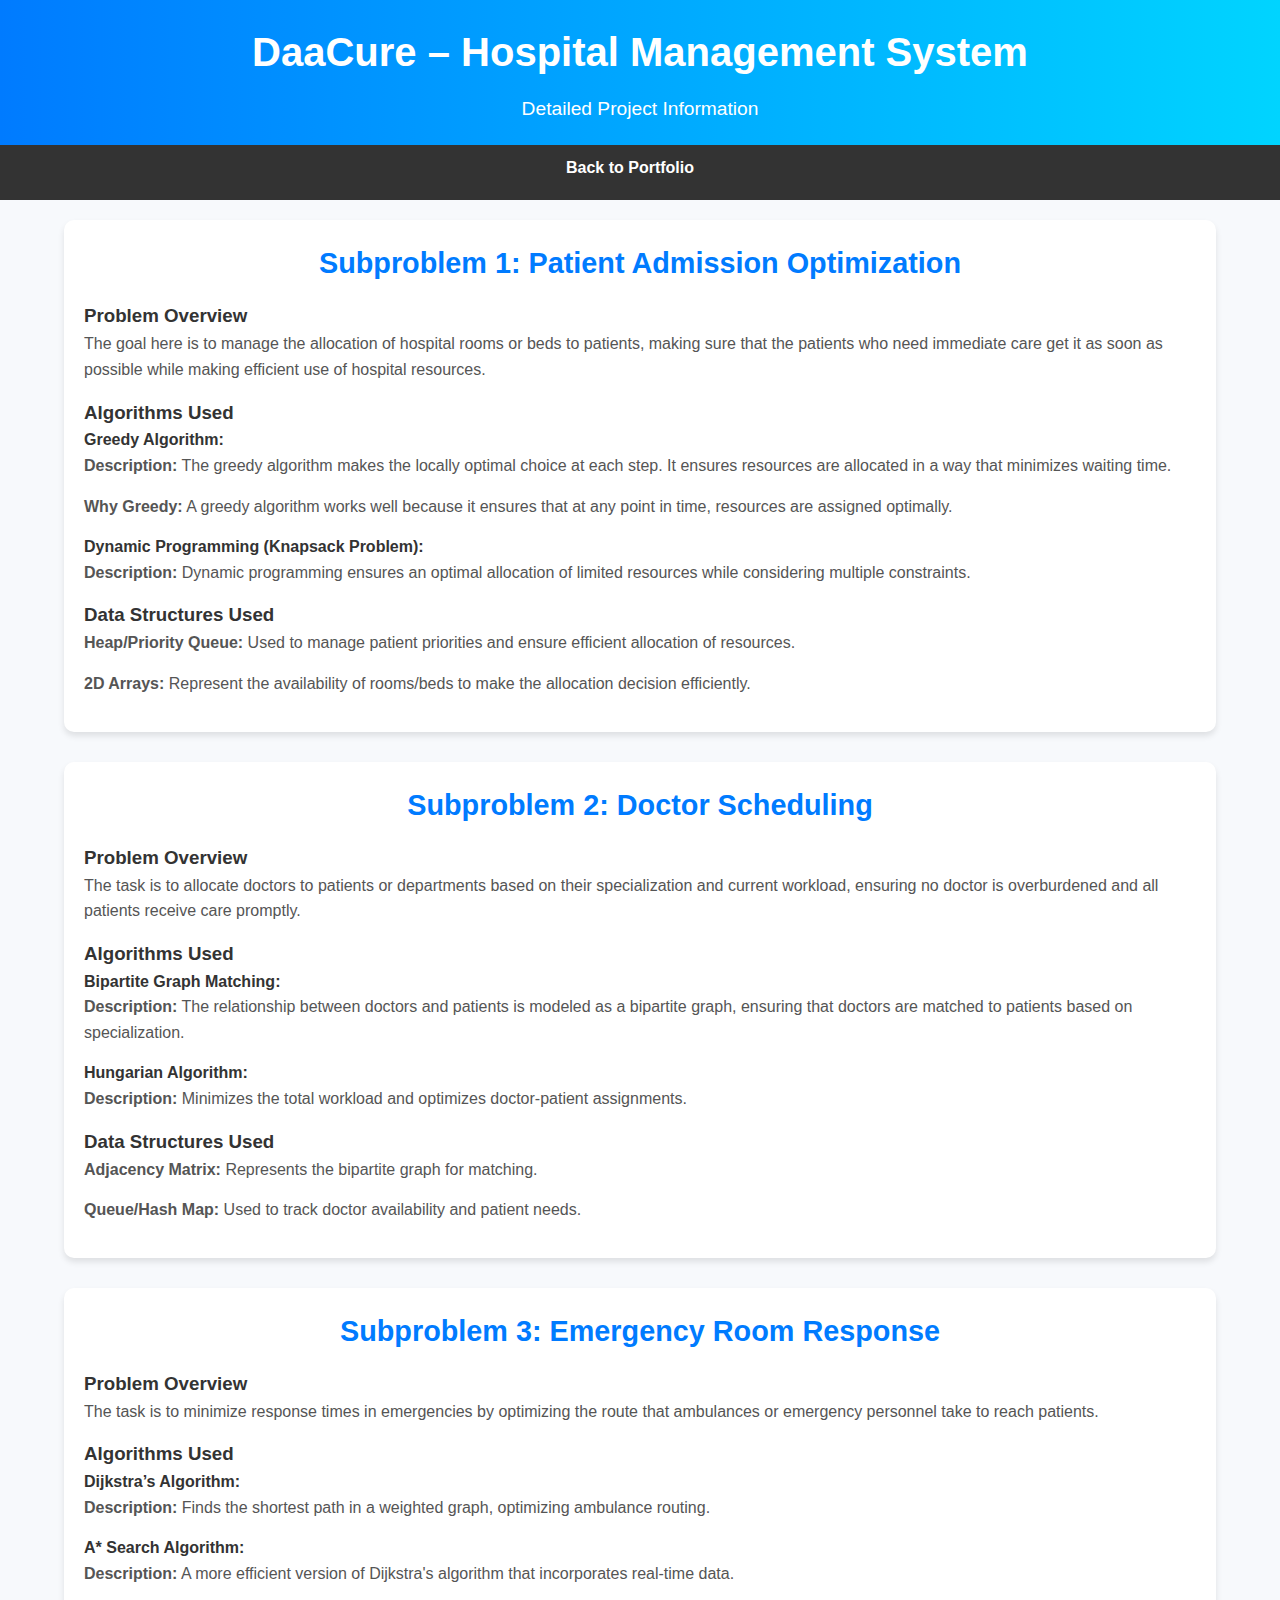
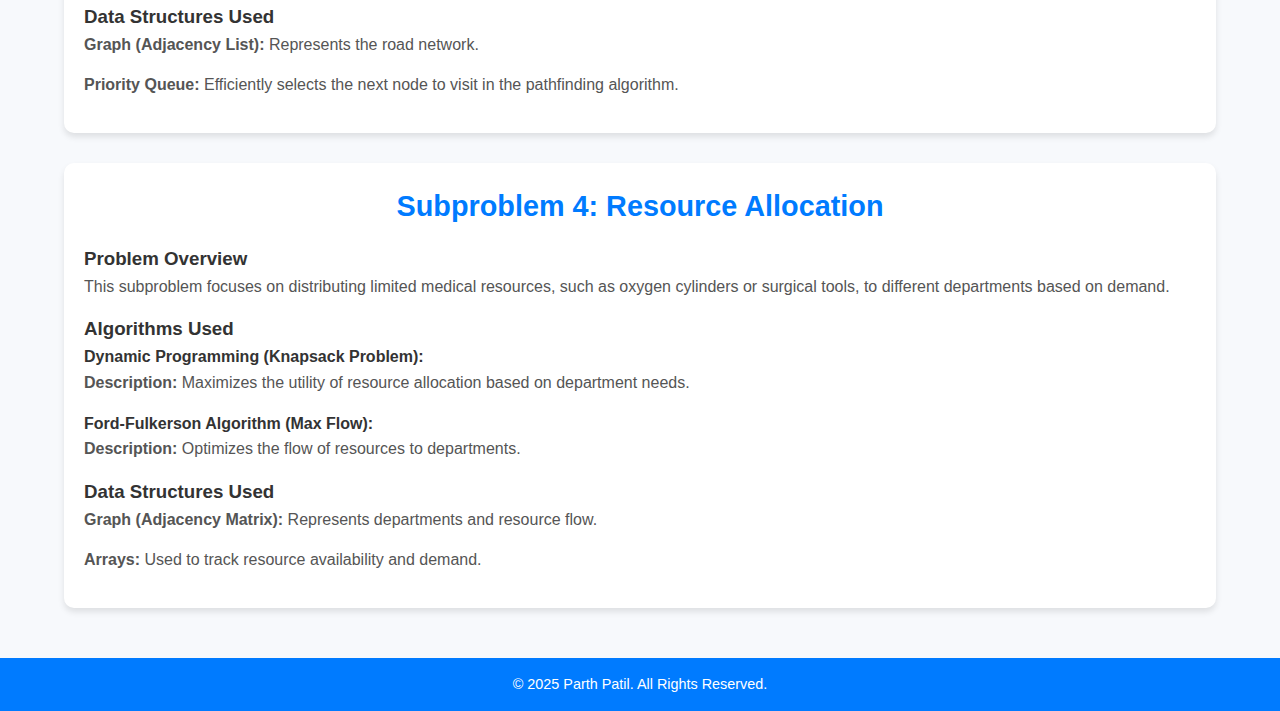
==== daacure-details.html @ 9bd0f671 "Create daacure-details.html" ====
<!DOCTYPE html>
<html lang="en">
<head>
    <meta charset="UTF-8">
    <meta name="viewport" content="width=device-width, initial-scale=1.0">
    <title>DaaCure – Detailed Project Information</title>
    <link rel="stylesheet" href="style.css">
    <link href="https://cdnjs.cloudflare.com/ajax/libs/font-awesome/5.15.4/css/all.min.css" rel="stylesheet">
</head>
<body>
    <!-- Header Section -->
    <header>
        <h1>DaaCure – Hospital Management System</h1>
        <p>Detailed Project Information</p>
    </header>

    <!-- Navigation Bar -->
    <nav>
        <ul>
            <li><a href="index.html">Back to Portfolio</a></li>
        </ul>
    </nav>

    <!-- Main Content Section -->
    <div class="container">
        <section id="patient-admission">
            <h2>Subproblem 1: Patient Admission Optimization</h2>
            <h3>Problem Overview</h3>
            <p>The goal here is to manage the allocation of hospital rooms or beds to patients, making sure that the patients who need immediate care get it as soon as possible while making efficient use of hospital resources.</p>

            <h3>Algorithms Used</h3>
            <h4>Greedy Algorithm:</h4>
            <p><strong>Description:</strong> The greedy algorithm makes the locally optimal choice at each step. It ensures resources are allocated in a way that minimizes waiting time.</p>
            <p><strong>Why Greedy:</strong> A greedy algorithm works well because it ensures that at any point in time, resources are assigned optimally.</p>
            <h4>Dynamic Programming (Knapsack Problem):</h4>
            <p><strong>Description:</strong> Dynamic programming ensures an optimal allocation of limited resources while considering multiple constraints.</p>

            <h3>Data Structures Used</h3>
            <p><strong>Heap/Priority Queue:</strong> Used to manage patient priorities and ensure efficient allocation of resources.</p>
            <p><strong>2D Arrays:</strong> Represent the availability of rooms/beds to make the allocation decision efficiently.</p>
        </section>

        <section id="doctor-scheduling">
            <h2>Subproblem 2: Doctor Scheduling</h2>
            <h3>Problem Overview</h3>
            <p>The task is to allocate doctors to patients or departments based on their specialization and current workload, ensuring no doctor is overburdened and all patients receive care promptly.</p>

            <h3>Algorithms Used</h3>
            <h4>Bipartite Graph Matching:</h4>
            <p><strong>Description:</strong> The relationship between doctors and patients is modeled as a bipartite graph, ensuring that doctors are matched to patients based on specialization.</p>
            <h4>Hungarian Algorithm:</h4>
            <p><strong>Description:</strong> Minimizes the total workload and optimizes doctor-patient assignments.</p>

            <h3>Data Structures Used</h3>
            <p><strong>Adjacency Matrix:</strong> Represents the bipartite graph for matching.</p>
            <p><strong>Queue/Hash Map:</strong> Used to track doctor availability and patient needs.</p>
        </section>

        <section id="emergency-response">
            <h2>Subproblem 3: Emergency Room Response</h2>
            <h3>Problem Overview</h3>
            <p>The task is to minimize response times in emergencies by optimizing the route that ambulances or emergency personnel take to reach patients.</p>

            <h3>Algorithms Used</h3>
            <h4>Dijkstra’s Algorithm:</h4>
            <p><strong>Description:</strong> Finds the shortest path in a weighted graph, optimizing ambulance routing.</p>
            <h4>A* Search Algorithm:</h4>
            <p><strong>Description:</strong> A more efficient version of Dijkstra's algorithm that incorporates real-time data.</p>

            <h3>Data Structures Used</h3>
            <p><strong>Graph (Adjacency List):</strong> Represents the road network.</p>
            <p><strong>Priority Queue:</strong> Efficiently selects the next node to visit in the pathfinding algorithm.</p>
        </section>

        <section id="resource-allocation">
            <h2>Subproblem 4: Resource Allocation</h2>
            <h3>Problem Overview</h3>
            <p>This subproblem focuses on distributing limited medical resources, such as oxygen cylinders or surgical tools, to different departments based on demand.</p>

            <h3>Algorithms Used</h3>
            <h4>Dynamic Programming (Knapsack Problem):</h4>
            <p><strong>Description:</strong> Maximizes the utility of resource allocation based on department needs.</p>
            <h4>Ford-Fulkerson Algorithm (Max Flow):</h4>
            <p><strong>Description:</strong> Optimizes the flow of resources to departments.</p>

            <h3>Data Structures Used</h3>
            <p><strong>Graph (Adjacency Matrix):</strong> Represents departments and resource flow.</p>
            <p><strong>Arrays:</strong> Used to track resource availability and demand.</p>
        </section>
    </div>

    <!-- Footer Section -->
    <footer>
        <p>&copy; 2025 Parth Patil. All Rights Reserved.</p>
    </footer>
</body>
</html>
---- style.css ----
/* General Reset */
* {
  margin: 0;
  padding: 0;
  box-sizing: border-box;
}

body {
  font-family: "Arial", sans-serif;
  line-height: 1.6;
  color: #333;
  background: #f7f9fc;
  margin: 0;
  padding: 0;
}

/* Header Styling */
header {
  background: linear-gradient(90deg, #007BFF, #00d4ff);
  color: white;
  padding: 20px 0;
  text-align: center;
}

header h1 {
  font-size: 2.5rem;
  margin-bottom: 10px;
}

header p {
  font-size: 1.2rem;
  margin-top: 5px;
}

/* Navigation Bar Styling */
nav {
  background-color: #333;
}

nav ul {
  display: flex;
  justify-content: center;
  padding: 10px;
  margin: 0;
  list-style: none;
}

nav ul li {
  margin-right: 20px;
}

nav ul li a {
  color: white;
  text-decoration: none;
  font-size: 1rem;
  font-weight: bold;
  padding: 10px;
}

nav ul li a:hover {
  background-color: #00d4ff;
  border-radius: 5px;
}

/* Container Styling */
.container {
  width: 90%;
  max-width: 1200px;
  margin: 20px auto;
}

/* Section Styling */
section {
  margin-bottom: 30px;
  background: white;
  padding: 20px;
  border-radius: 10px;
  box-shadow: 0 4px 6px rgba(0, 0, 0, 0.1);
}

section h2 {
  font-size: 1.8rem;
  color: #007BFF;
  margin-bottom: 15px;
  text-align: center;
}

section p {
  font-size: 1rem;
  color: #555;
  margin-bottom: 15px;
}

ul {
  list-style-type: disc;
  margin-left: 20px;
  color: #555;
}

ul li {
  margin-bottom: 10px;
}

table {
  width: 100%;
  border-collapse: collapse;
  margin: 10px 0;
}

table td {
  padding: 10px;
  border: 1px solid #ddd;
}

table td:first-child {
  font-weight: bold;
  color: #007BFF;
}

/* Links Styling */
a {
  color: #007BFF;
  text-decoration: none;
  font-weight: bold;
}

a:hover {
  text-decoration: underline;
}

/* Footer Styling */
footer {
  background: #007BFF;
  color: white;
  text-align: center;
  padding: 15px 0;
  margin-top: 20px;
}

footer p {
  font-size: 0.9rem;
}

/* Button Styling */
button {
  background: linear-gradient(90deg, #007BFF, #00d4ff);
  border: none;
  color: white;
  padding: 10px 20px;
  margin: 10px 0;
  font-size: 1rem;
  border-radius: 5px;
  cursor: pointer;
  transition: background 0.3s;
}

button:hover {
  background: linear-gradient(90deg, #0056b3, #0077d9);
}

/* Mobile Responsiveness */
@media screen and (max-width: 768px) {
  header h1 {
    font-size: 2rem;
  }

  header p {
    font-size: 1rem;
  }

  nav ul {
    flex-direction: column;
    align-items: center;
  }

  nav ul li {
    margin-right: 0;
    margin-bottom: 10px;
  }

  section {
    padding: 15px;
  }

  footer p {
    font-size: 0.8rem;
  }
}

/* Ensure footer sticks to the bottom of short content */
body {
  display: flex;
  flex-direction: column;
  min-height: 100vh;
}

footer {
  margin-top: auto;
}
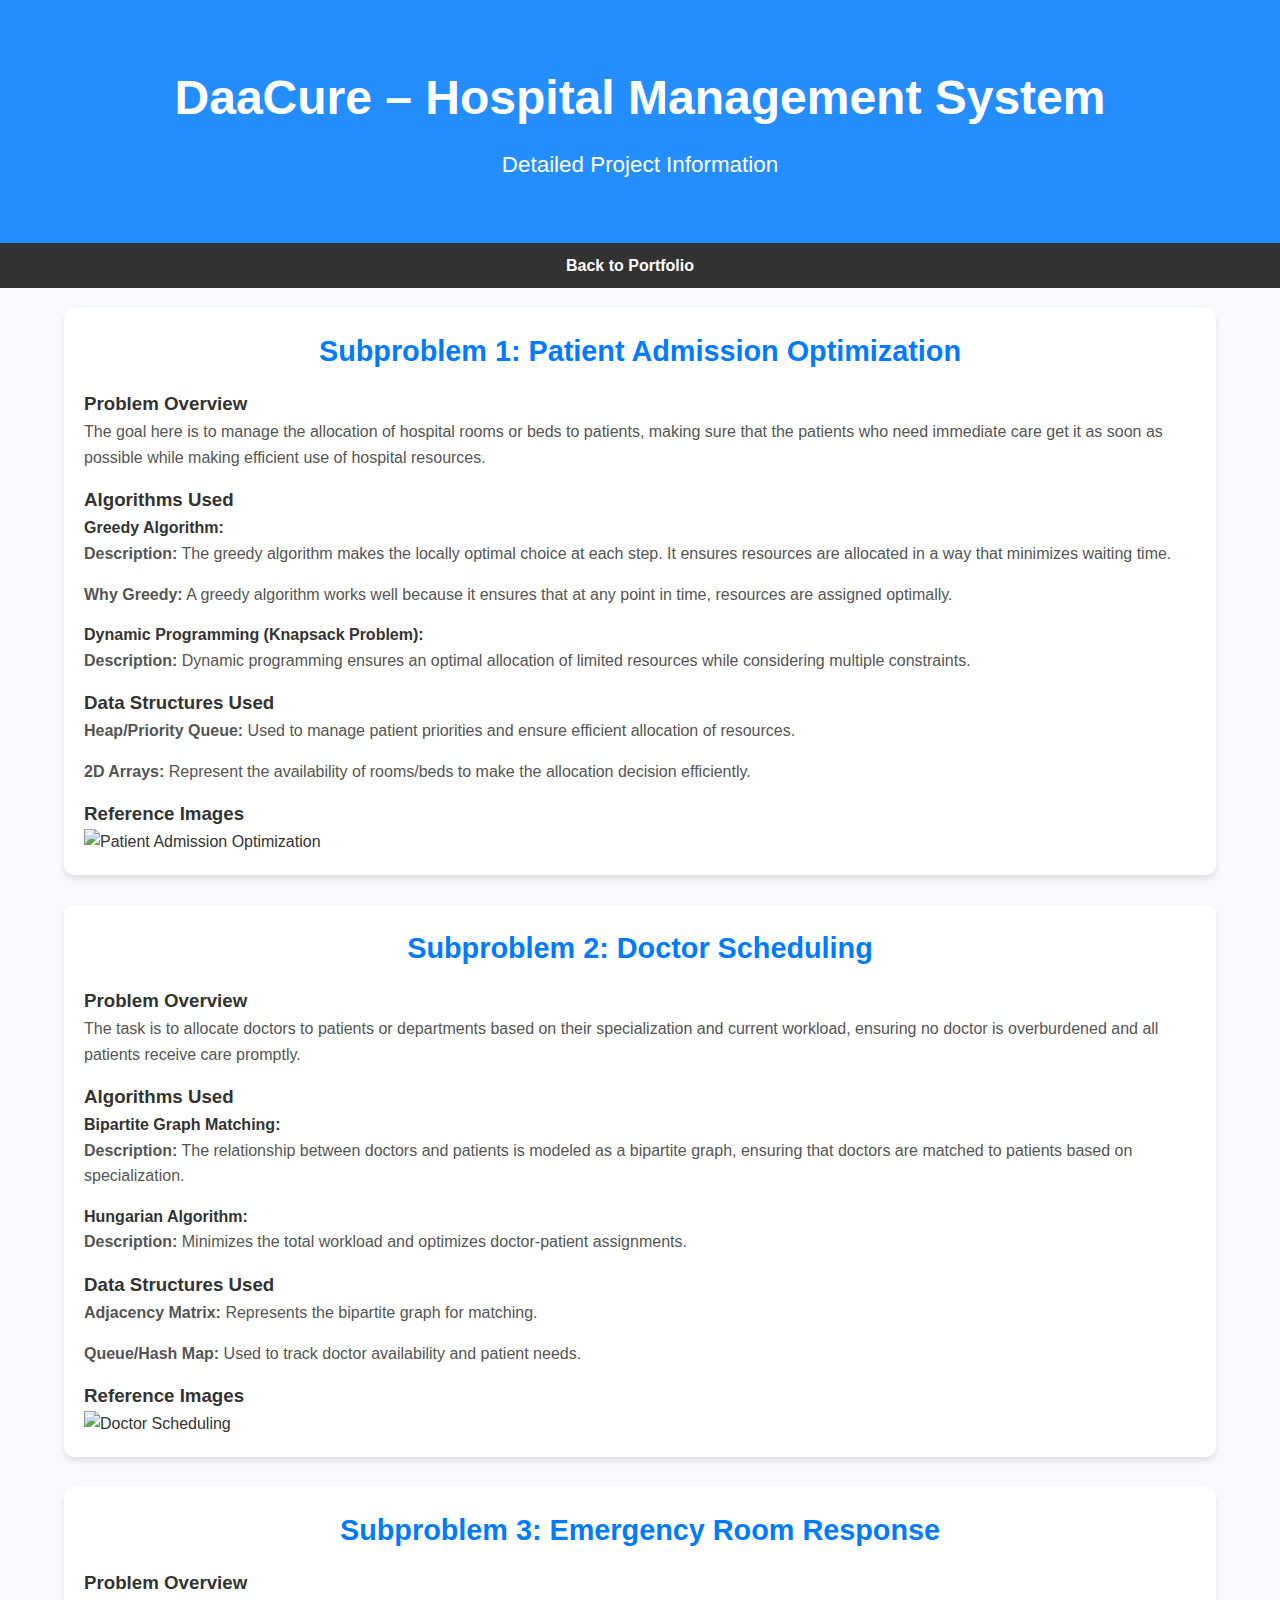
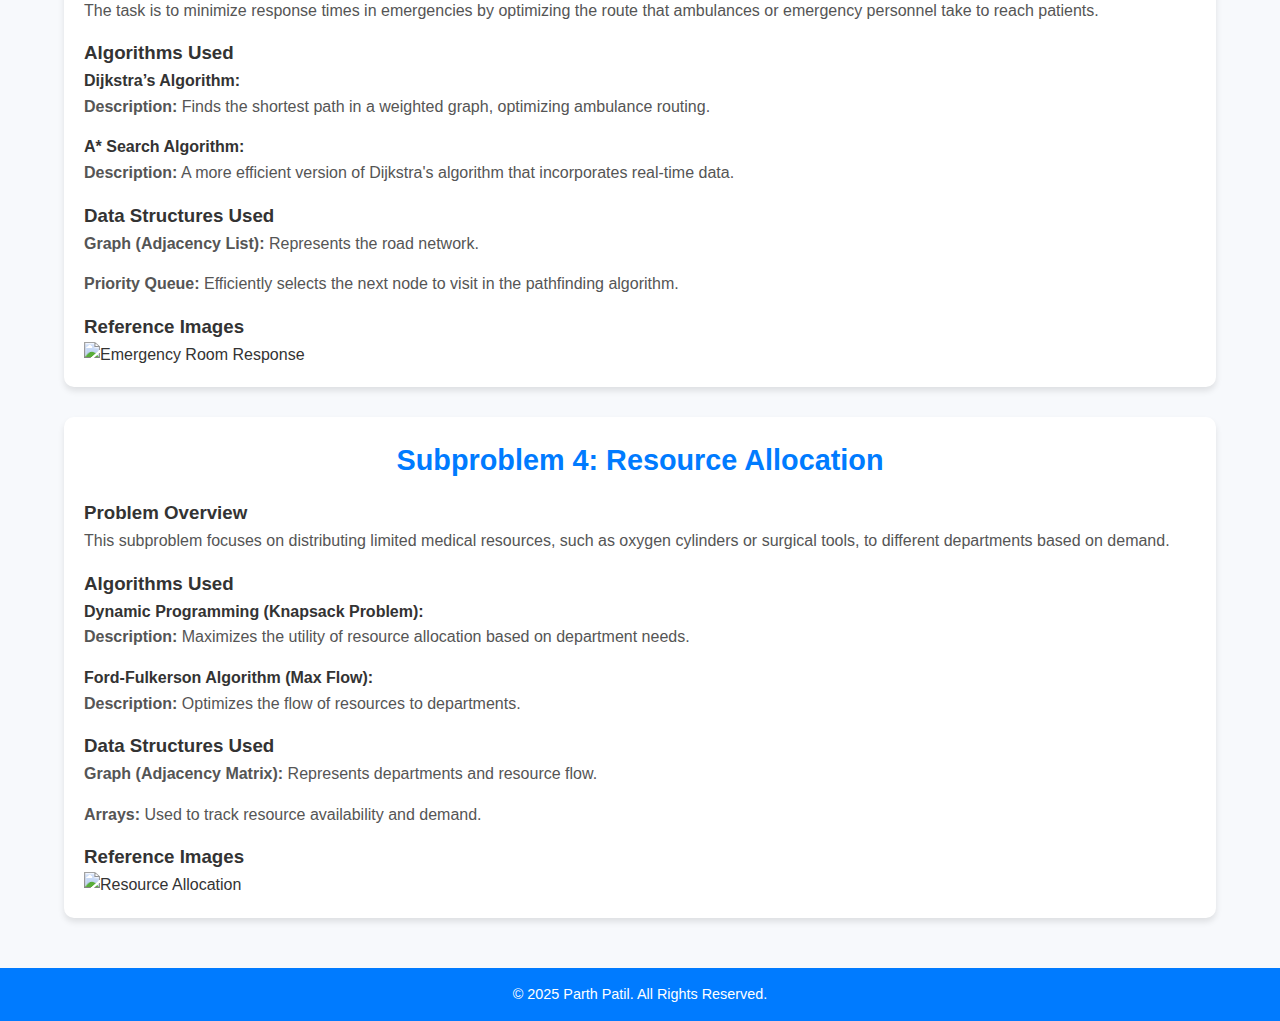
==== commit 3dfc680f: "Update daacure-details.html" ====
--- a/daacure-details.html
+++ b/daacure-details.html
@@ -38,6 +38,11 @@
             <h3>Data Structures Used</h3>
             <p><strong>Heap/Priority Queue:</strong> Used to manage patient priorities and ensure efficient allocation of resources.</p>
             <p><strong>2D Arrays:</strong> Represent the availability of rooms/beds to make the allocation decision efficiently.</p>
+            
+            <!-- Reference Image -->
+            <h3>Reference Images</h3>
+            <img src="path/to/your/image1.jpg" alt="Patient Admission Optimization">
+
         </section>
 
         <section id="doctor-scheduling">
@@ -54,6 +59,11 @@
             <h3>Data Structures Used</h3>
             <p><strong>Adjacency Matrix:</strong> Represents the bipartite graph for matching.</p>
             <p><strong>Queue/Hash Map:</strong> Used to track doctor availability and patient needs.</p>
+            
+            <!-- Reference Image -->
+            <h3>Reference Images</h3>
+            <img src="path/to/your/image2.jpg" alt="Doctor Scheduling">
+
         </section>
 
         <section id="emergency-response">
@@ -70,6 +80,11 @@
             <h3>Data Structures Used</h3>
             <p><strong>Graph (Adjacency List):</strong> Represents the road network.</p>
             <p><strong>Priority Queue:</strong> Efficiently selects the next node to visit in the pathfinding algorithm.</p>
+            
+            <!-- Reference Image -->
+            <h3>Reference Images</h3>
+            <img src="path/to/your/image3.jpg" alt="Emergency Room Response">
+
         </section>
 
         <section id="resource-allocation">
@@ -86,6 +101,11 @@
             <h3>Data Structures Used</h3>
             <p><strong>Graph (Adjacency Matrix):</strong> Represents departments and resource flow.</p>
             <p><strong>Arrays:</strong> Used to track resource availability and demand.</p>
+            
+            <!-- Reference Image -->
+            <h3>Reference Images</h3>
+            <img src="path/to/your/image4.jpg" alt="Resource Allocation">
+
         </section>
     </div>
 
--- a/style.css
+++ b/style.css
@@ -12,23 +12,43 @@
   background: #f7f9fc;
   margin: 0;
   padding: 0;
+  display: flex;
+  flex-direction: column;
+  min-height: 100vh;
 }
 
 /* Header Styling */
 header {
-  background: linear-gradient(90deg, #007BFF, #00d4ff);
-  color: white;
-  padding: 20px 0;
-  text-align: center;
+  position: relative;
+  background: url('background.jpg') no-repeat center center/cover; /* Replace with your image path */
+  color: white;
+  padding: 60px 20px;
+  text-align: center;
+}
+
+header::before {
+  content: "";
+  position: absolute;
+  top: 0;
+  left: 0;
+  width: 100%;
+  height: 100%;
+  background: rgba(0, 123, 255, 0.85); /* Dark overlay for better text contrast */
+  z-index: 1;
+}
+
+header h1, header p {
+  position: relative;
+  z-index: 2;
 }
 
 header h1 {
-  font-size: 2.5rem;
+  font-size: 3rem;
   margin-bottom: 10px;
 }
 
 header p {
-  font-size: 1.2rem;
+  font-size: 1.4rem;
   margin-top: 5px;
 }
 
@@ -46,6 +66,7 @@
 }
 
 nav ul li {
+  position: relative;
   margin-right: 20px;
 }
 
@@ -58,6 +79,42 @@
 }
 
 nav ul li a:hover {
+  background-color: #00d4ff;
+  border-radius: 5px;
+}
+
+/* Dropdown Menu Styling */
+nav ul li.dropdown {
+  position: relative;
+}
+
+nav ul li.dropdown:hover .dropdown-menu {
+  display: block;
+}
+
+nav ul li .dropdown-menu {
+  display: none;
+  position: absolute;
+  background-color: #333;
+  padding: 10px 0;
+  list-style: none;
+  margin: 0;
+  box-shadow: 0 4px 6px rgba(0, 0, 0, 0.1);
+  border-radius: 5px;
+}
+
+nav ul li .dropdown-menu li {
+  padding: 10px 20px;
+}
+
+nav ul li .dropdown-menu li a {
+  color: white;
+  text-decoration: none;
+  display: block;
+  font-size: 1rem;
+}
+
+nav ul li .dropdown-menu li a:hover {
   background-color: #00d4ff;
   border-radius: 5px;
 }
@@ -91,30 +148,19 @@
   margin-bottom: 15px;
 }
 
-ul {
-  list-style-type: disc;
-  margin-left: 20px;
-  color: #555;
-}
-
-ul li {
-  margin-bottom: 10px;
-}
-
-table {
-  width: 100%;
-  border-collapse: collapse;
-  margin: 10px 0;
-}
-
-table td {
-  padding: 10px;
-  border: 1px solid #ddd;
-}
-
-table td:first-child {
-  font-weight: bold;
-  color: #007BFF;
+/* Home Section with Profile Picture */
+#home {
+  display: flex;
+  align-items: center;
+  gap: 20px;
+}
+
+#home img {
+  border-radius: 50%;
+  width: 150px;
+  height: 150px;
+  object-fit: cover;
+  box-shadow: 0 4px 6px rgba(0, 0, 0, 0.2);
 }
 
 /* Links Styling */
@@ -134,7 +180,7 @@
   color: white;
   text-align: center;
   padding: 15px 0;
-  margin-top: 20px;
+  margin-top: auto;
 }
 
 footer p {
@@ -142,19 +188,20 @@
 }
 
 /* Button Styling */
-button {
+.button {
+  display: inline-block;
   background: linear-gradient(90deg, #007BFF, #00d4ff);
-  border: none;
   color: white;
   padding: 10px 20px;
-  margin: 10px 0;
-  font-size: 1rem;
-  border-radius: 5px;
+  font-size: 1rem;
+  border-radius: 5px;
+  text-align: center;
+  text-decoration: none;
   cursor: pointer;
   transition: background 0.3s;
 }
 
-button:hover {
+.button:hover {
   background: linear-gradient(90deg, #0056b3, #0077d9);
 }
 
@@ -186,14 +233,3 @@
     font-size: 0.8rem;
   }
 }
-
-/* Ensure footer sticks to the bottom of short content */
-body {
-  display: flex;
-  flex-direction: column;
-  min-height: 100vh;
-}
-
-footer {
-  margin-top: auto;
-}
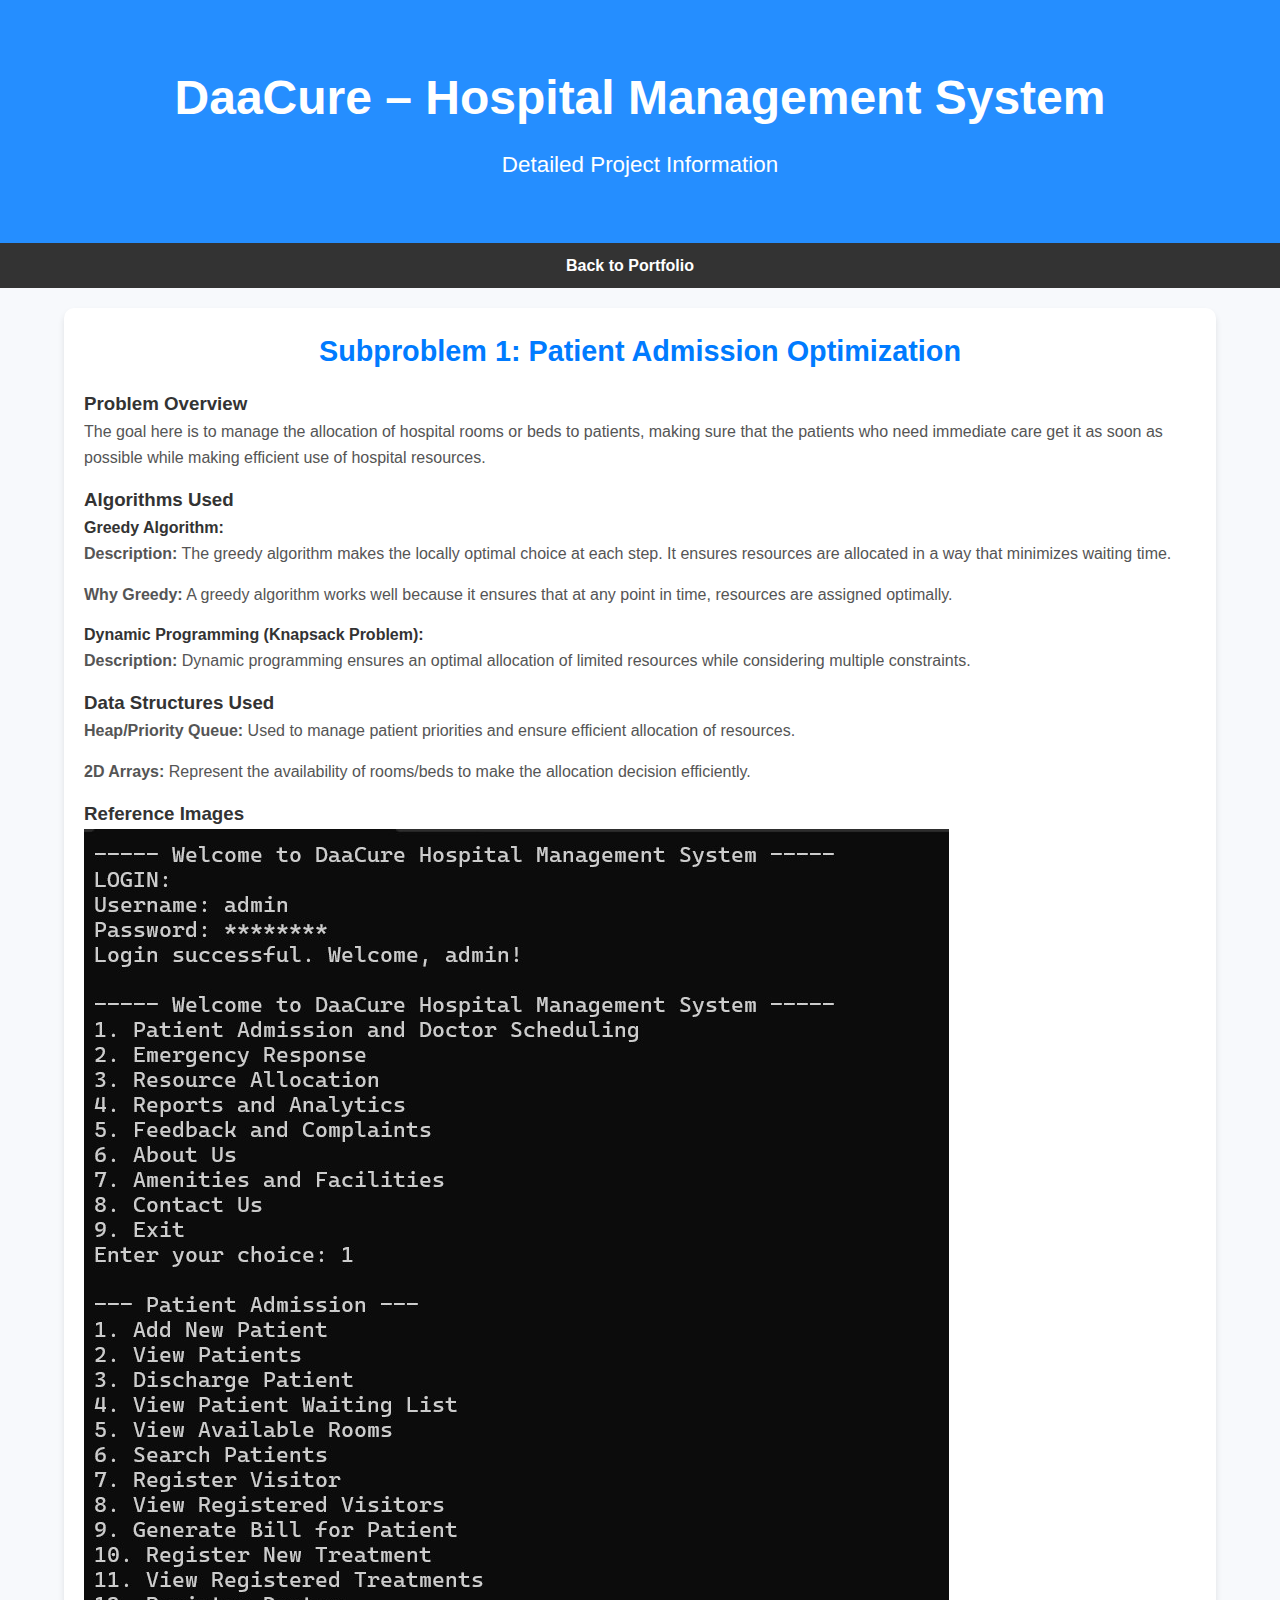
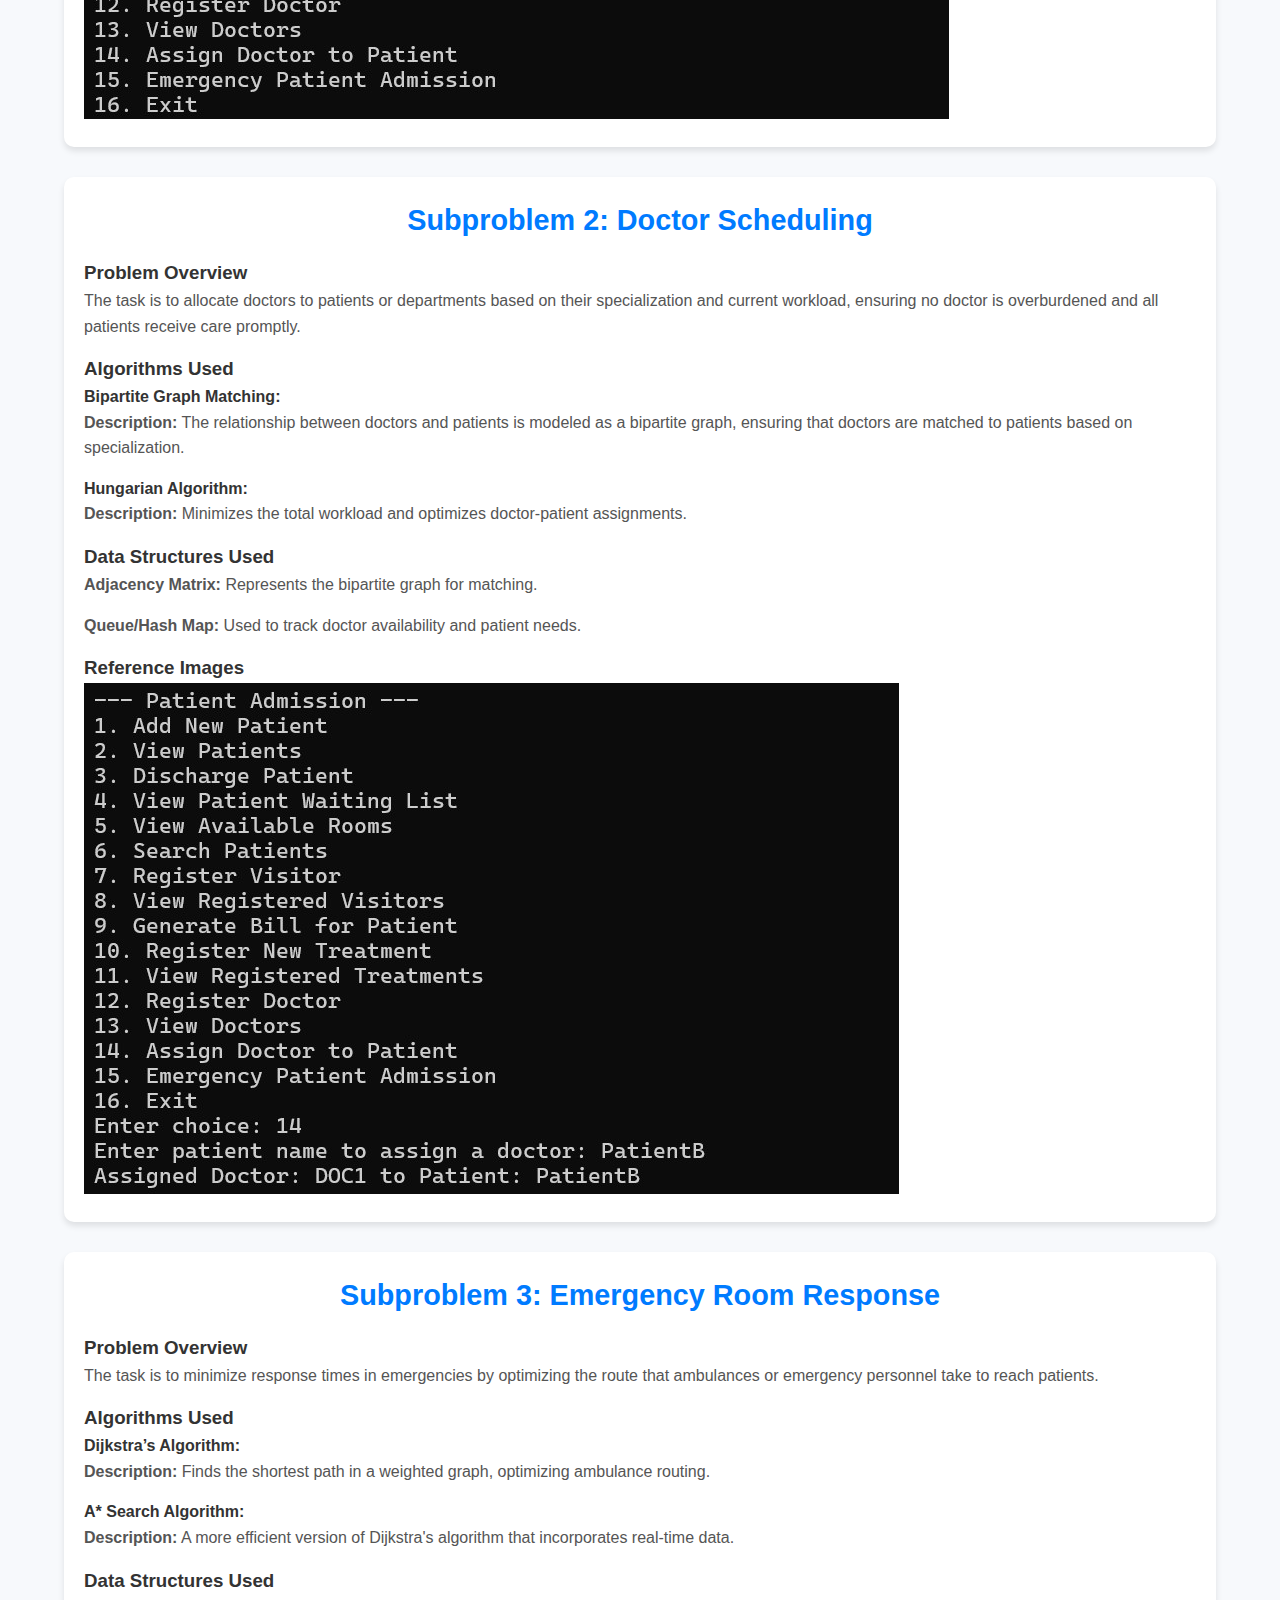
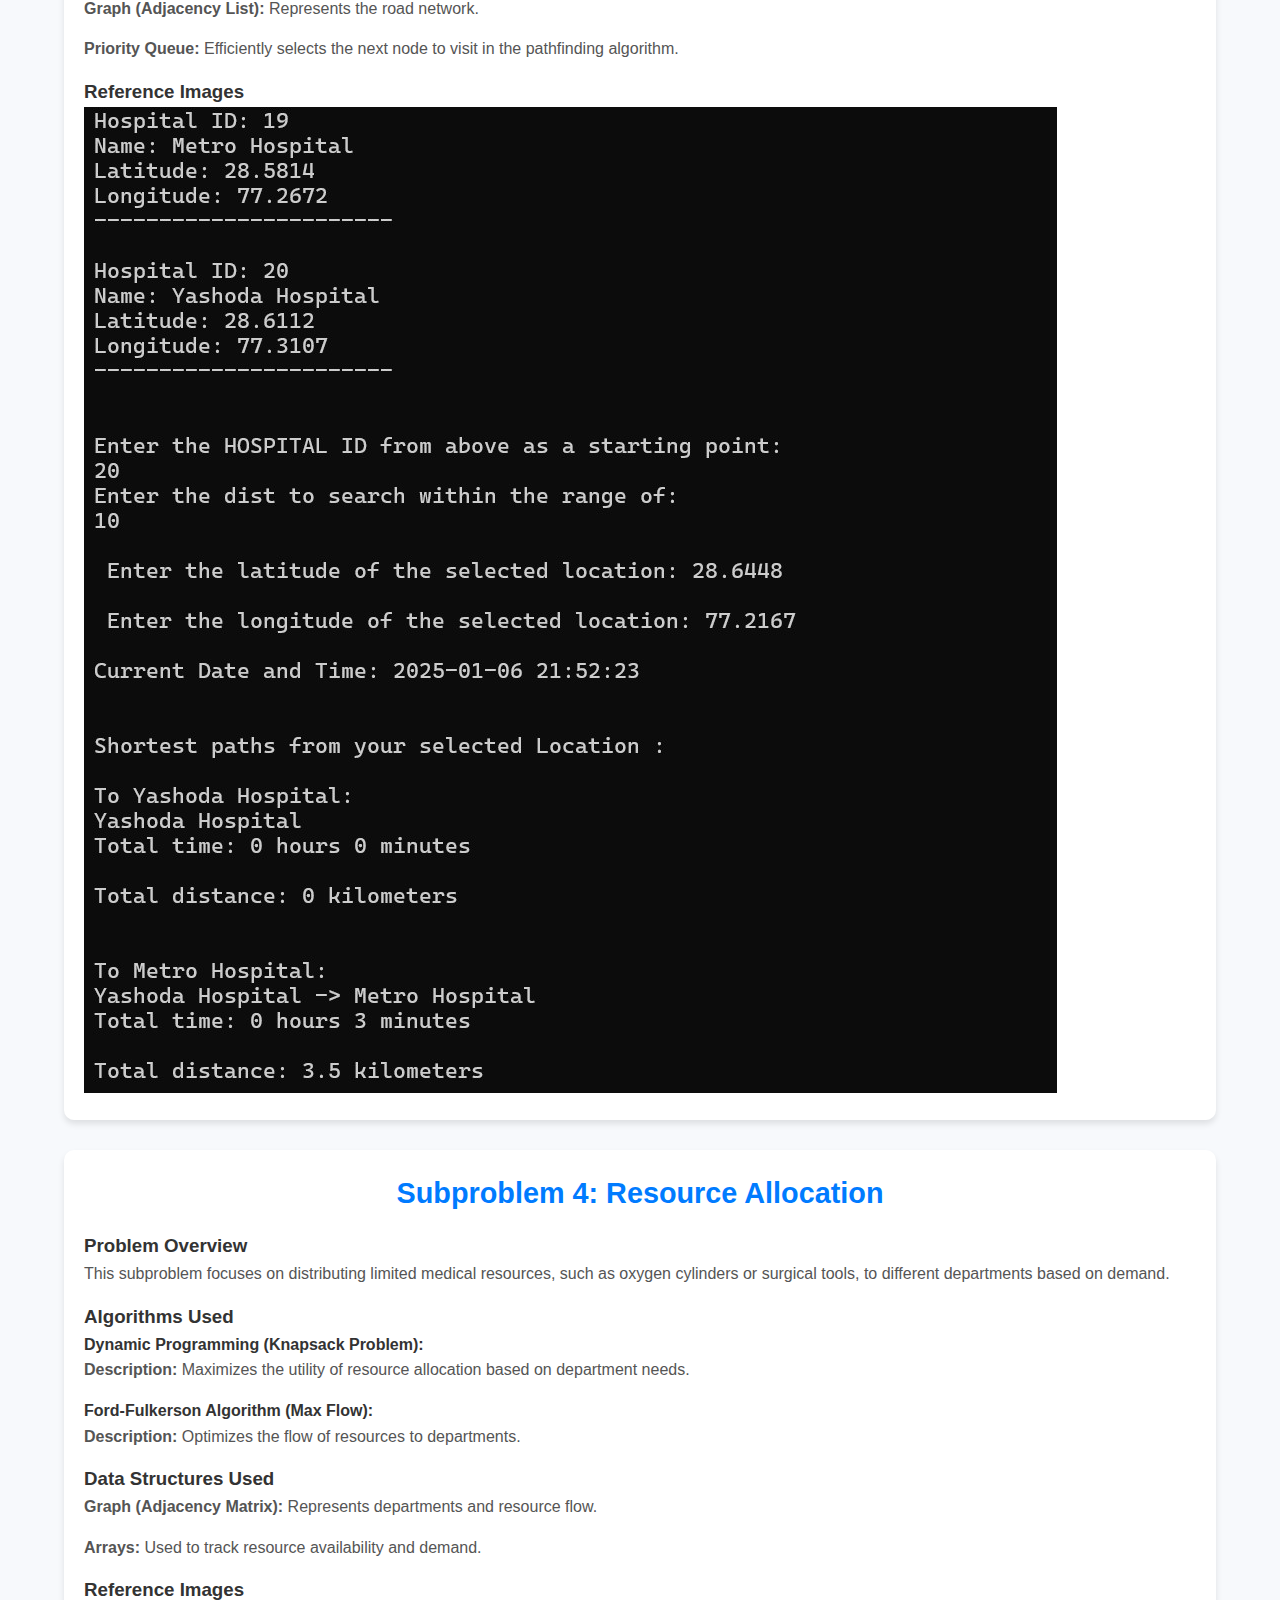
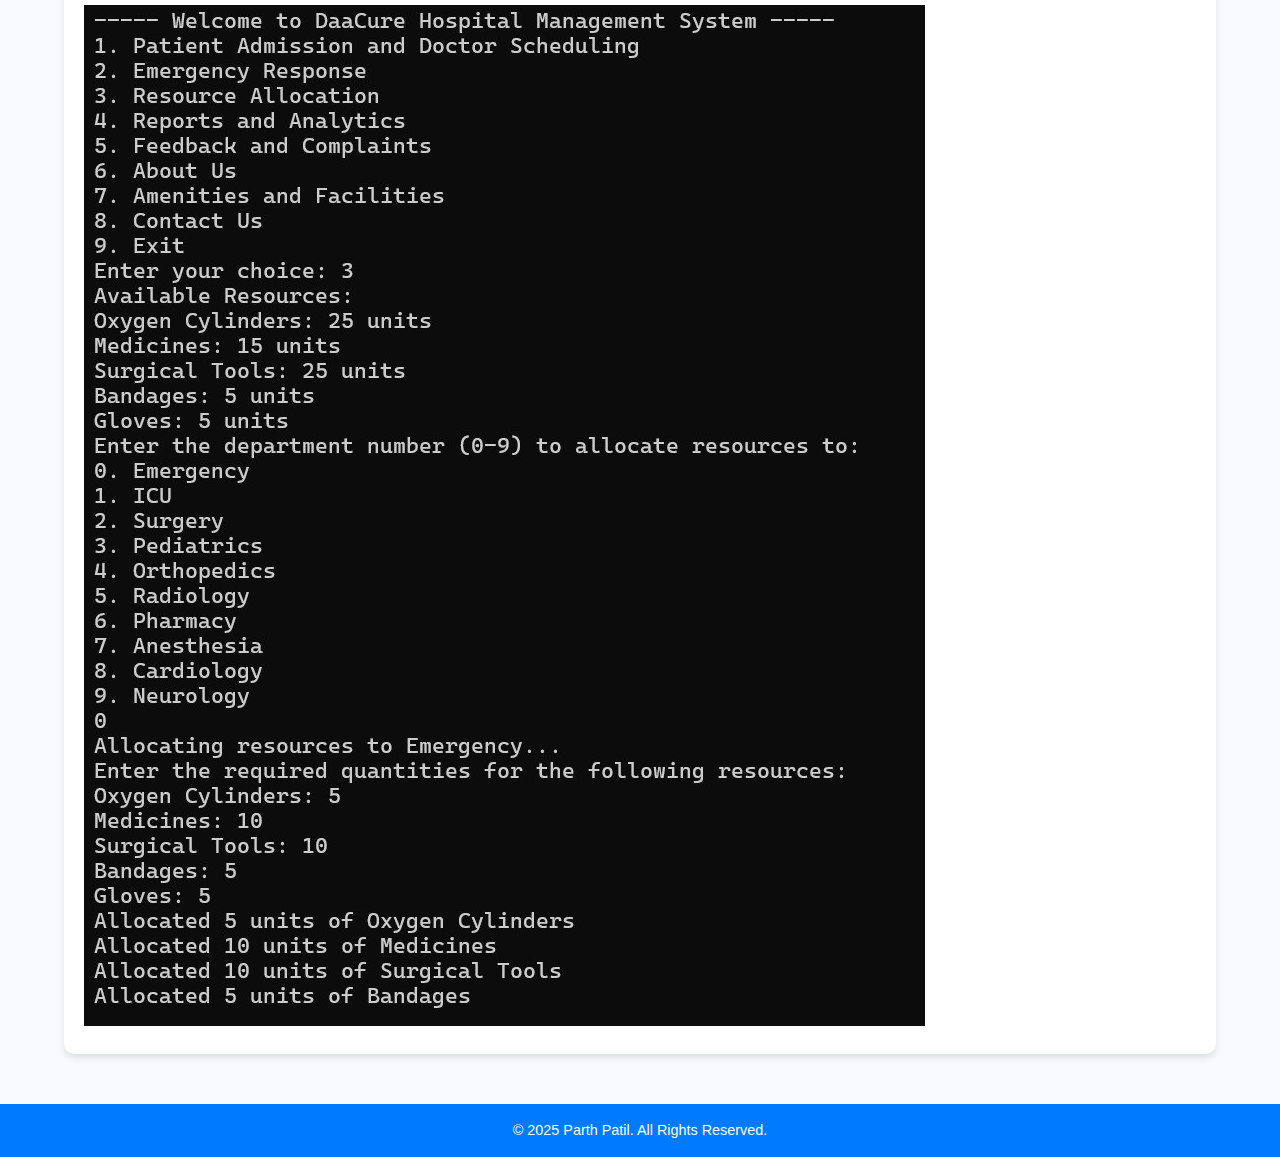
==== commit fef5b3a0: "Update daacure-details.html" ====
--- a/daacure-details.html
+++ b/daacure-details.html
@@ -41,7 +41,7 @@
             
             <!-- Reference Image -->
             <h3>Reference Images</h3>
-            <img src="path/to/your/image1.jpg" alt="Patient Admission Optimization">
+            <img src="images/ss1.jpg" alt="Patient Admission Optimization">
 
         </section>
 
@@ -62,7 +62,7 @@
             
             <!-- Reference Image -->
             <h3>Reference Images</h3>
-            <img src="path/to/your/image2.jpg" alt="Doctor Scheduling">
+            <img src="images/ss22.jpg" alt="Doctor Scheduling">
 
         </section>
 
@@ -83,7 +83,7 @@
             
             <!-- Reference Image -->
             <h3>Reference Images</h3>
-            <img src="path/to/your/image3.jpg" alt="Emergency Room Response">
+            <img src="images/ss2.jpg" alt="Emergency Room Response">
 
         </section>
 
@@ -104,7 +104,7 @@
             
             <!-- Reference Image -->
             <h3>Reference Images</h3>
-            <img src="path/to/your/image4.jpg" alt="Resource Allocation">
+            <img src="images/ss3.jpg" alt="Resource Allocation">
 
         </section>
     </div>
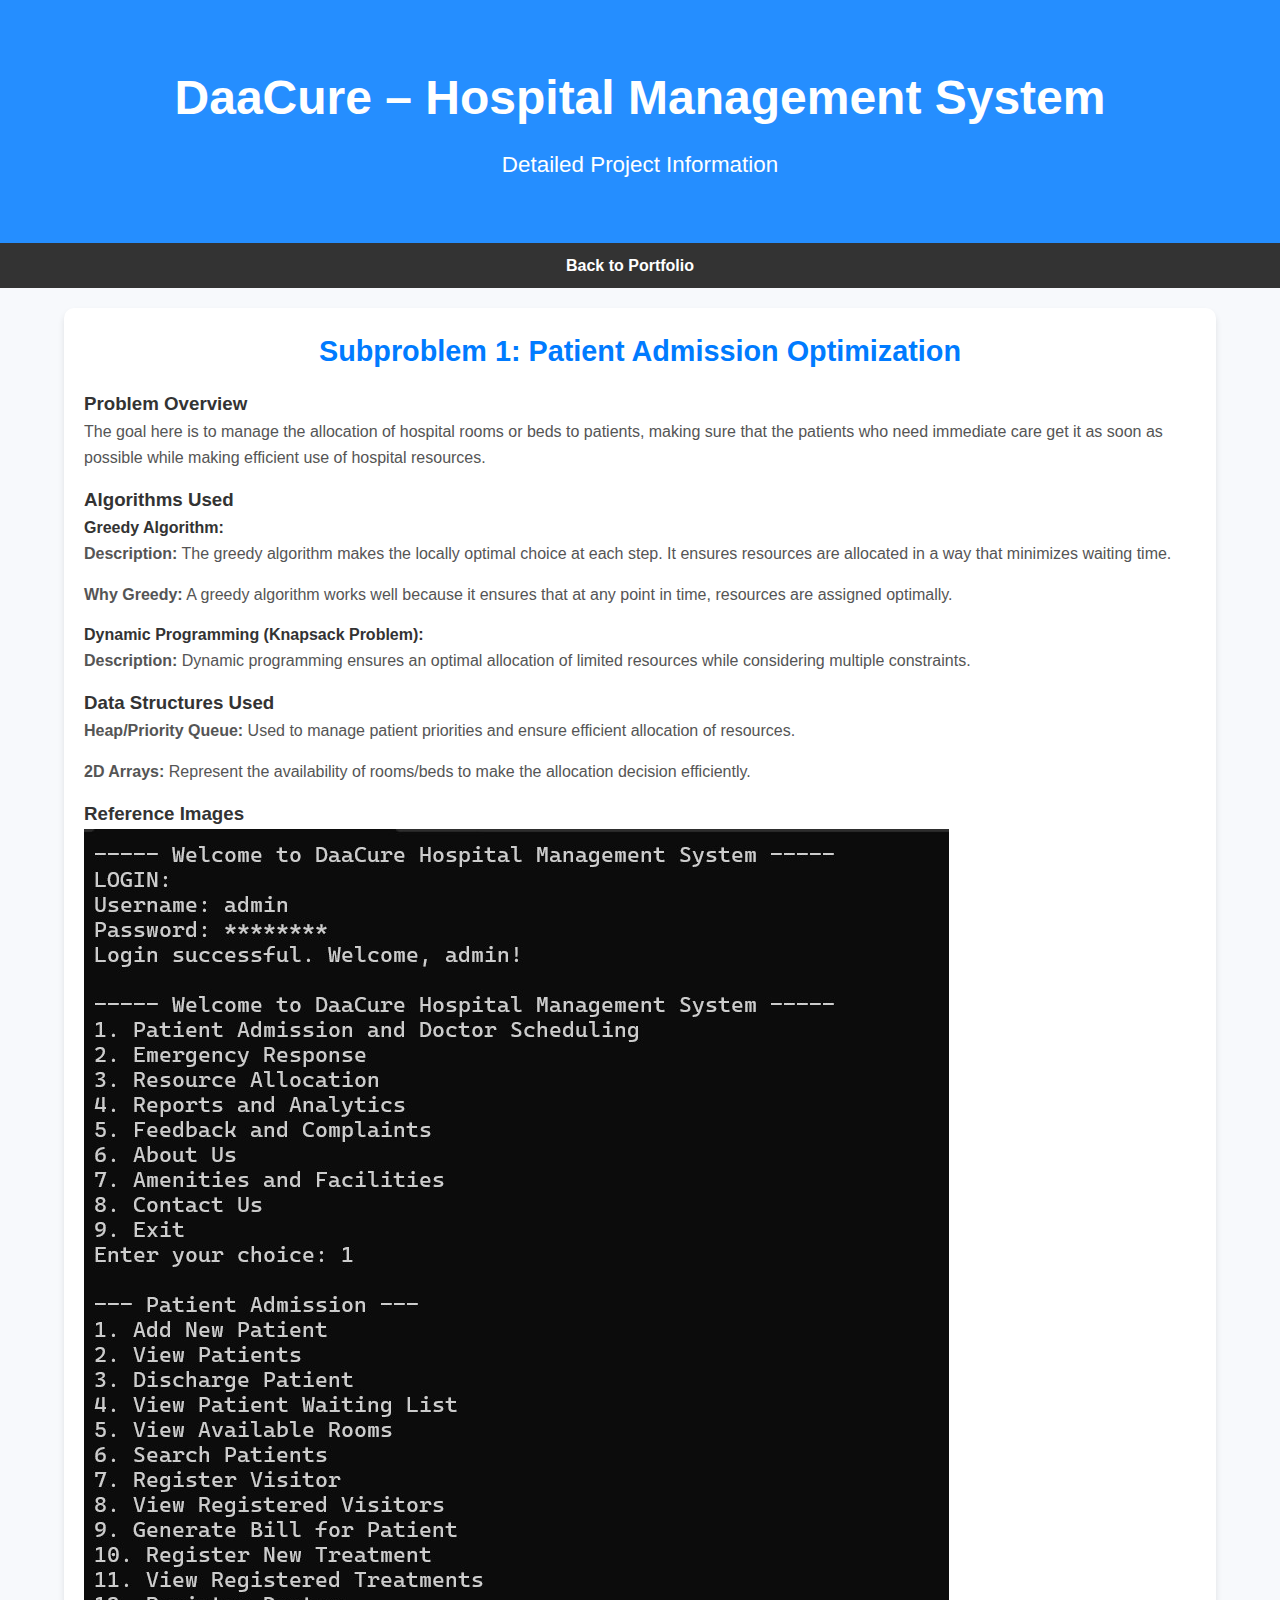
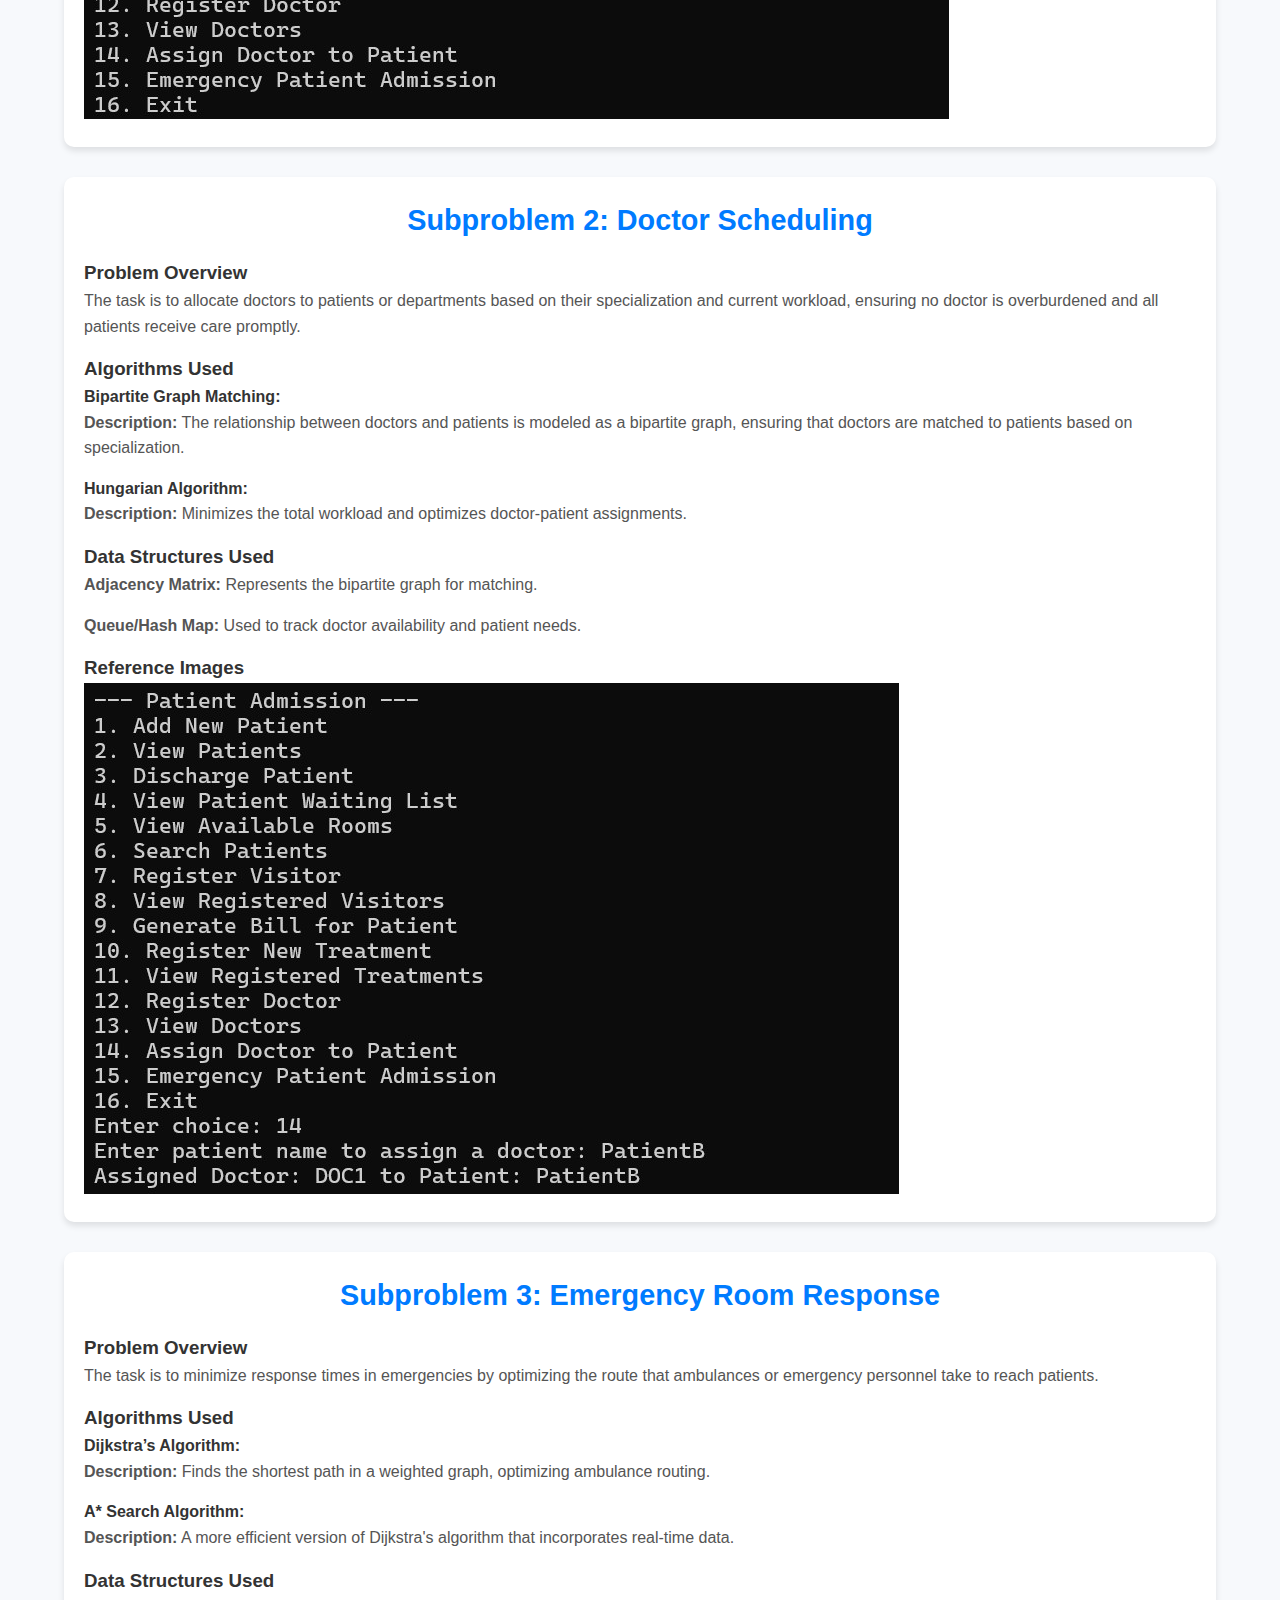
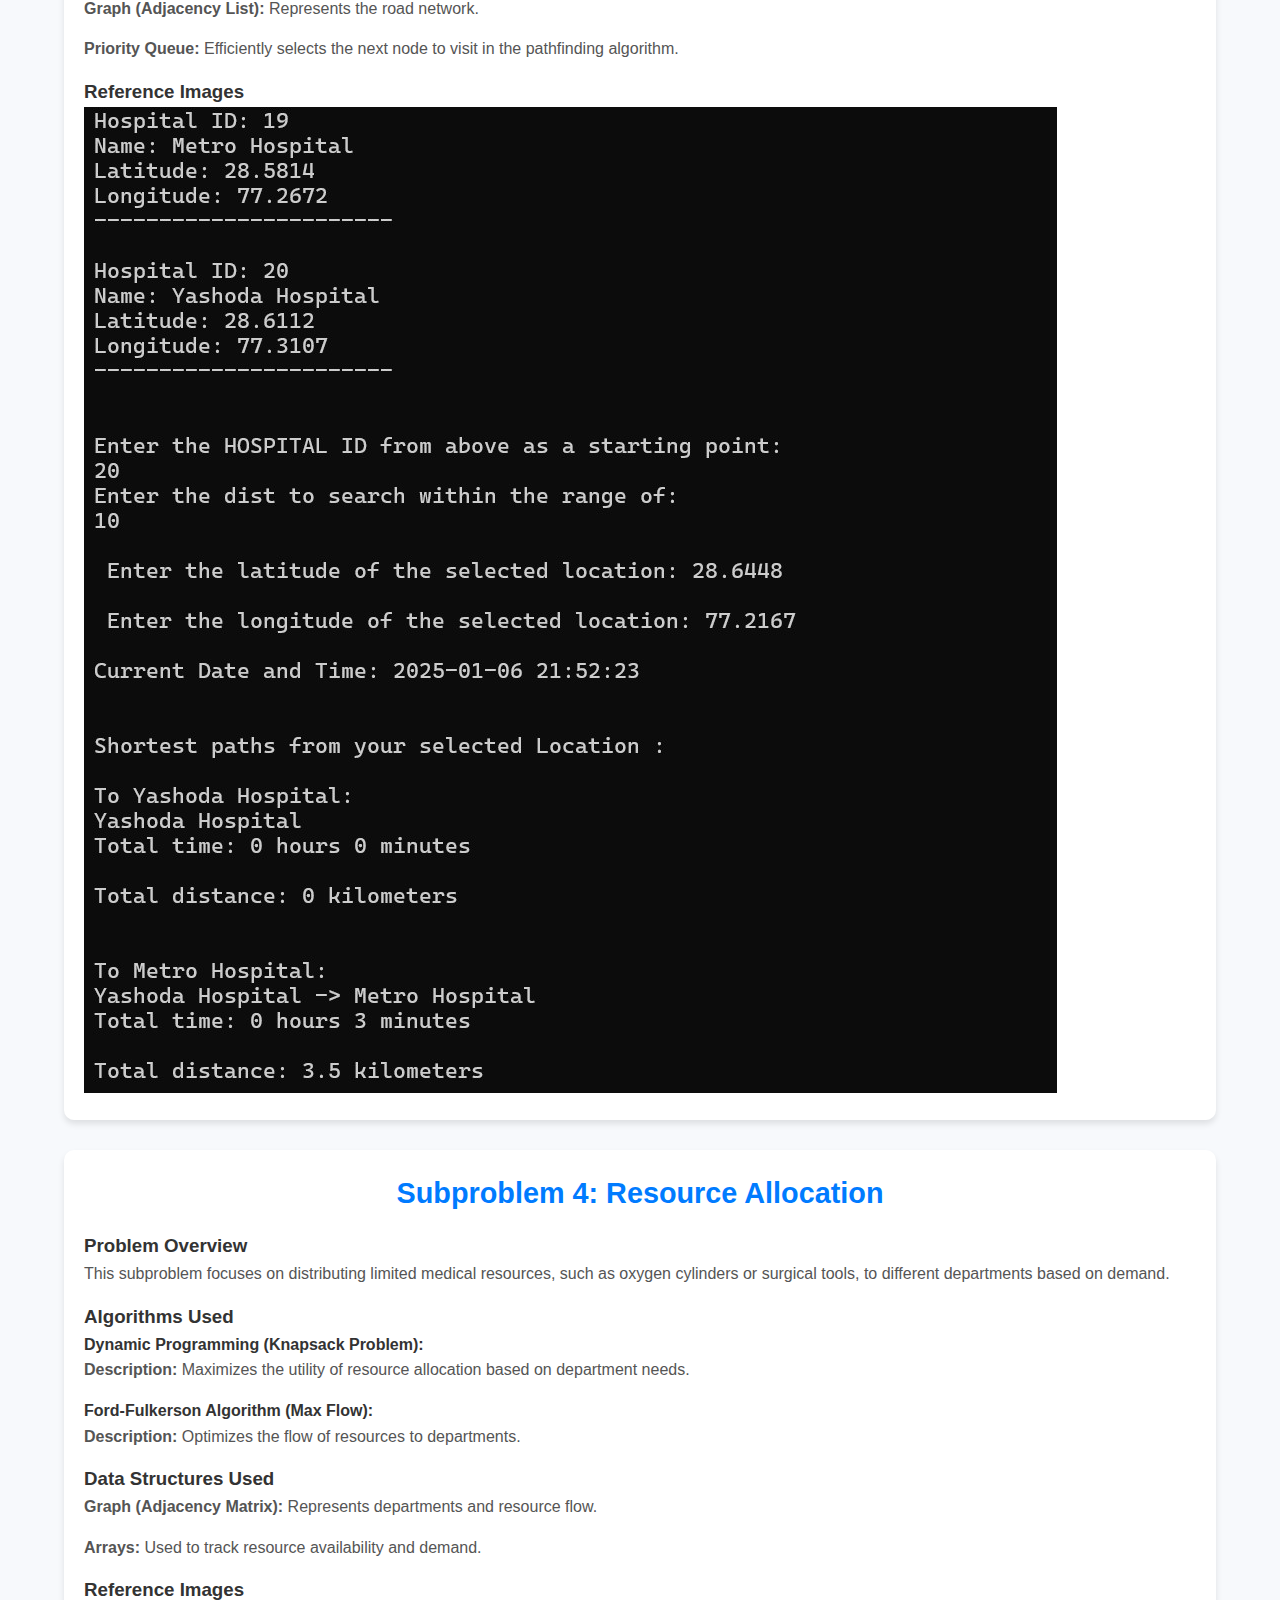
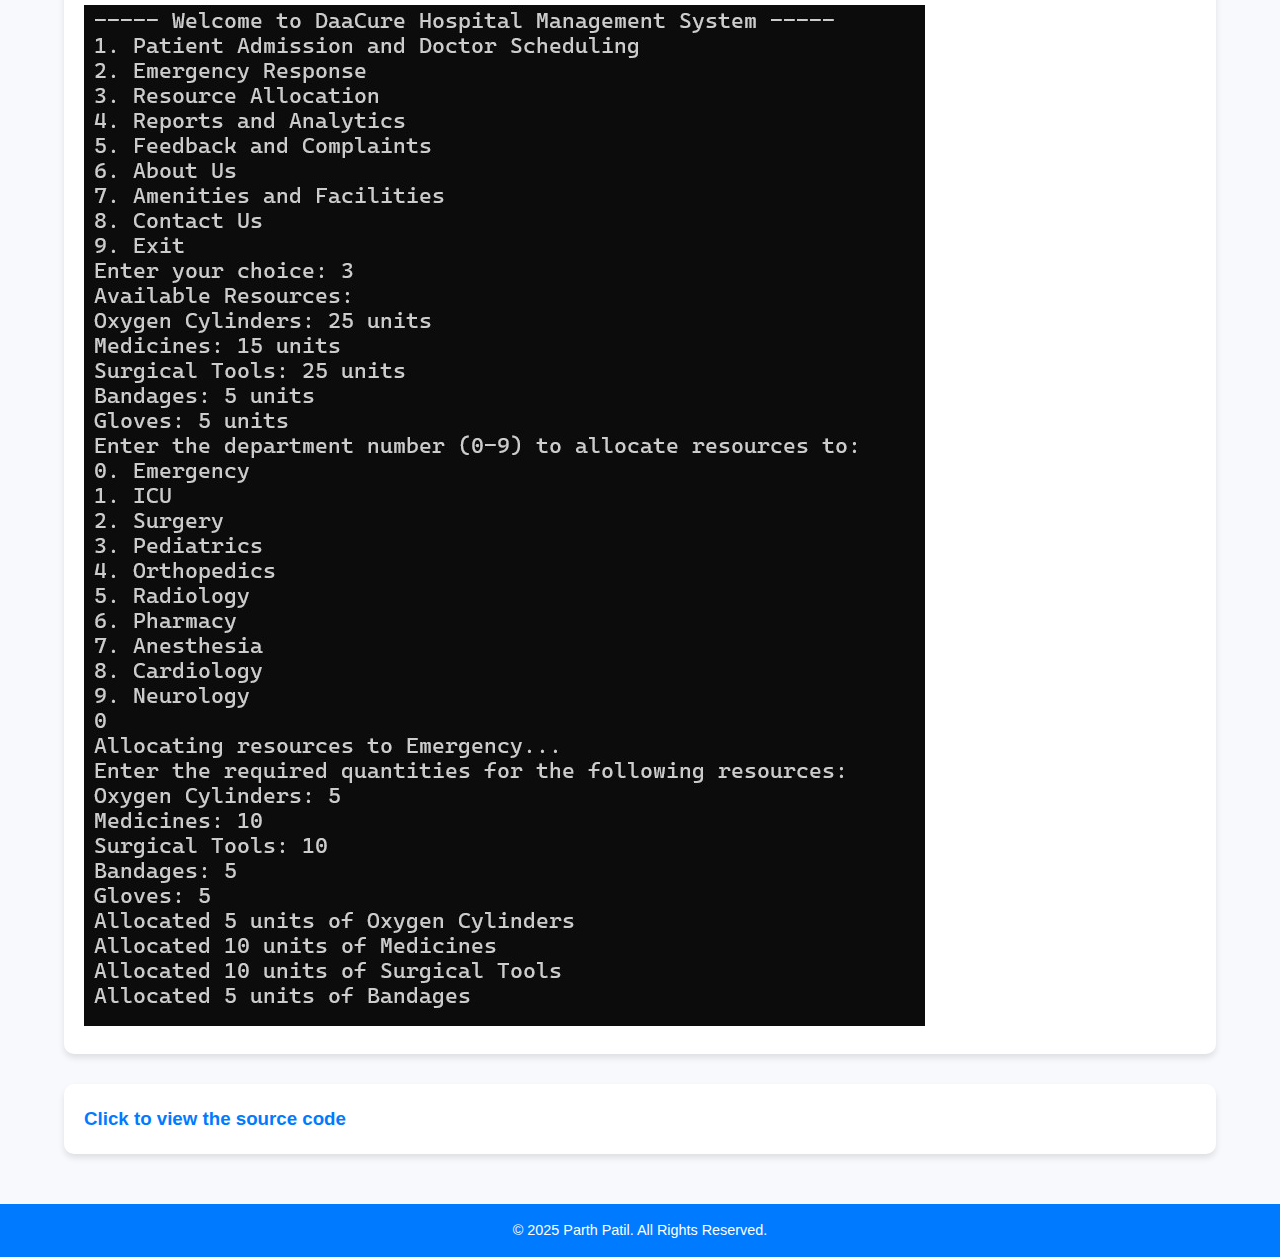
==== commit 825d65b6: "Update daacure-details.html" ====
--- a/daacure-details.html
+++ b/daacure-details.html
@@ -107,6 +107,11 @@
             <img src="images/ss3.jpg" alt="Resource Allocation">
 
         </section>
+
+        <!-- Link to Source Code -->
+        <section>
+            <h3><a href="https://drive.google.com/file/d/1HGKwhVDrdCseZwJmTbEKbq5NjkPGdUmL/view?usp=sharing" target="_blank">Click to view the source code</a></h3>
+        </section>
     </div>
 
     <!-- Footer Section -->
